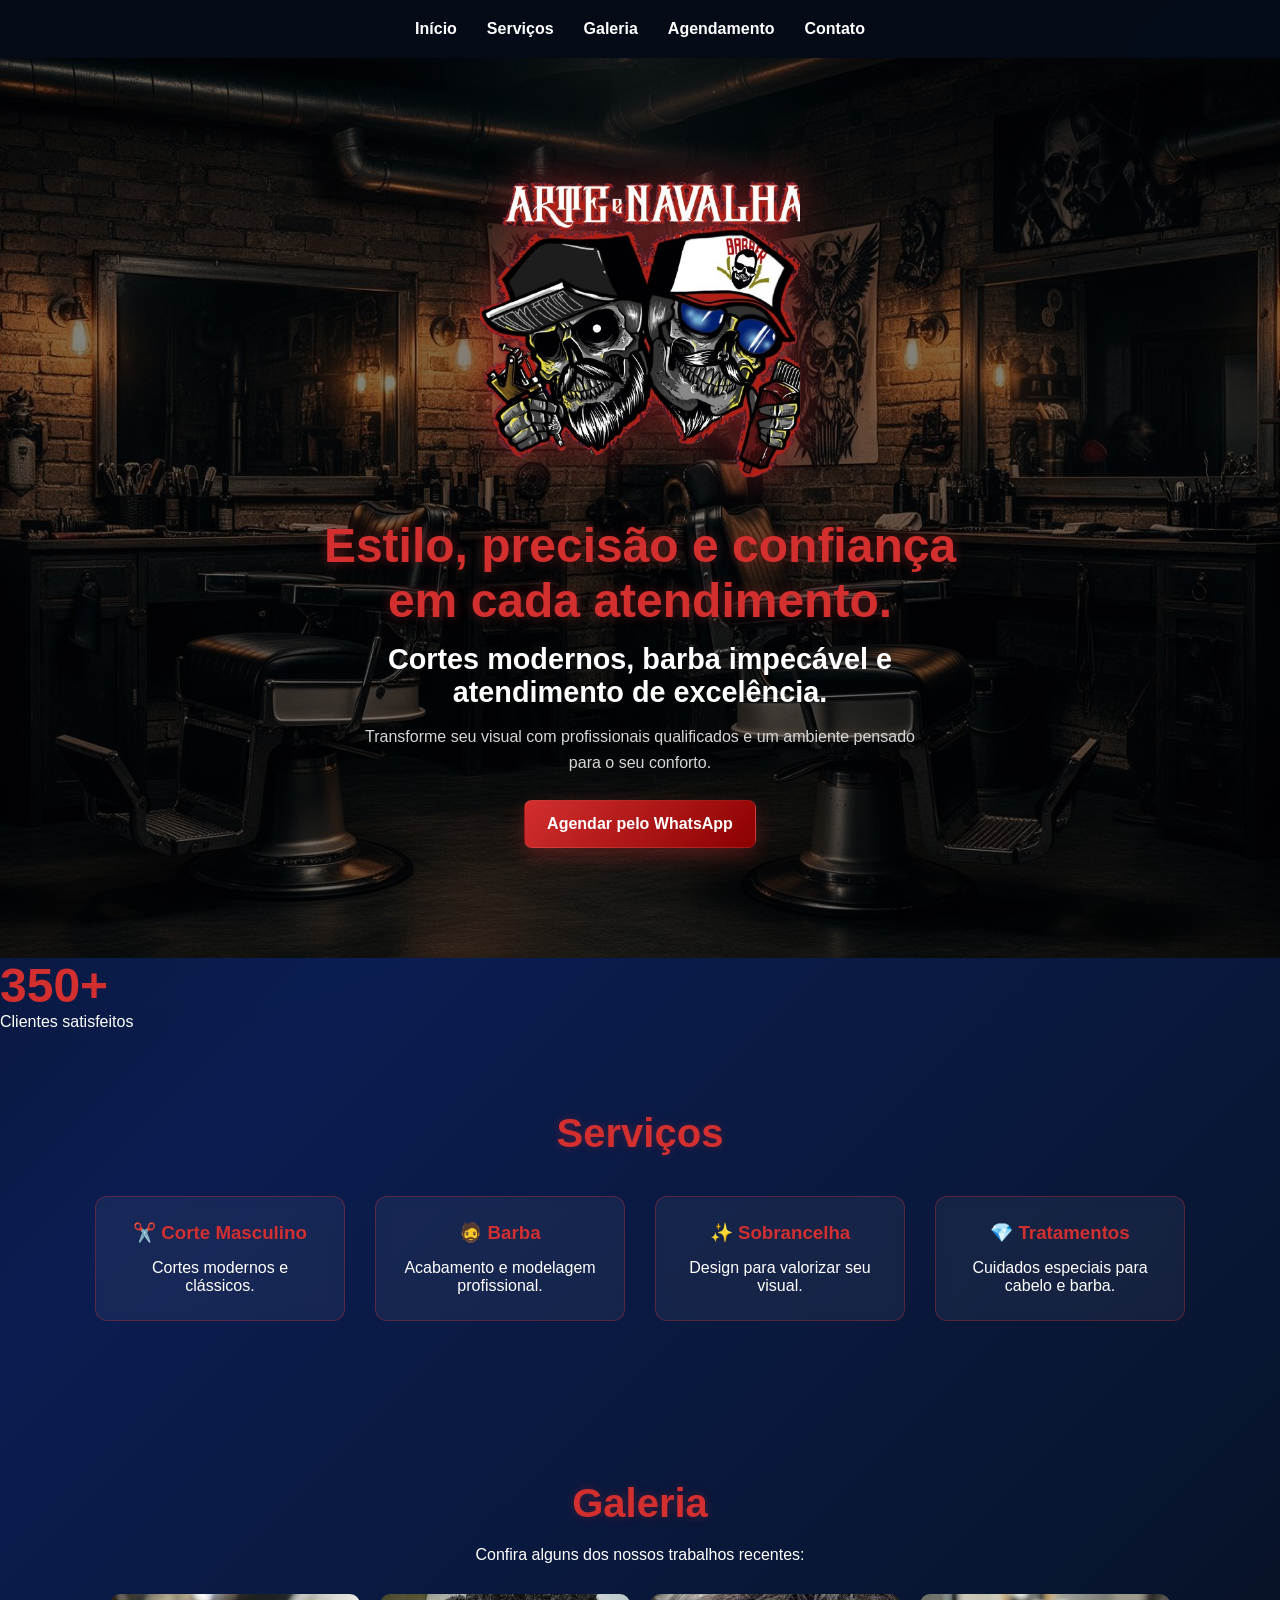
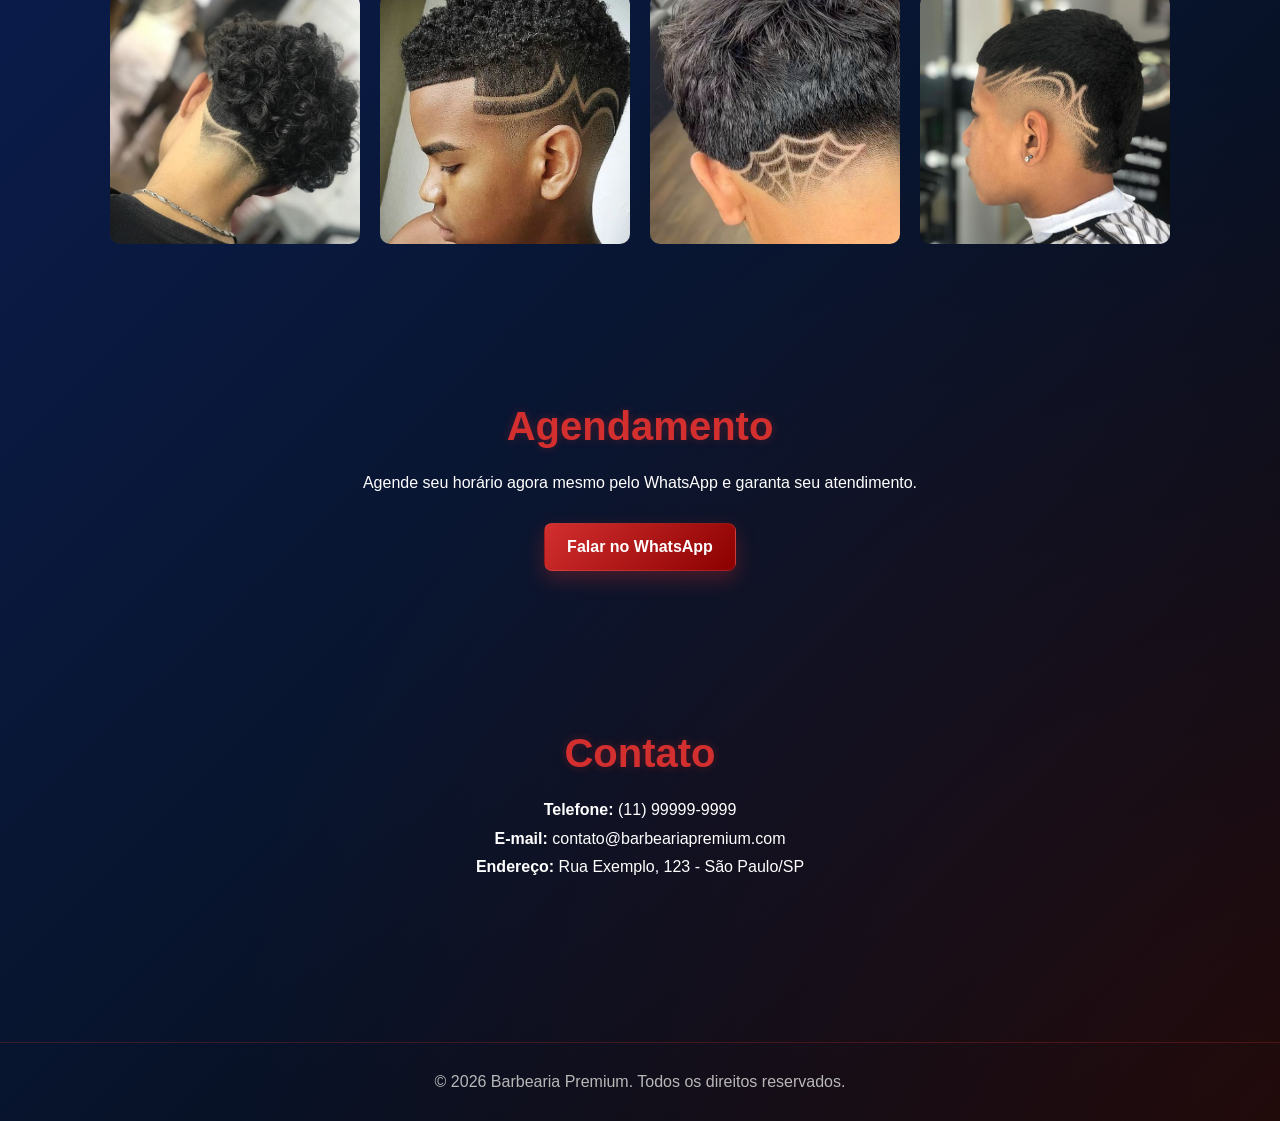
==== index.html @ 3bfe283b "Primeiro commit" ====
<!DOCTYPE html>
<html lang="pt-BR">

<head>
    <meta charset="UTF-8">
    <meta name="viewport" content="width=device-width, initial-scale=1.0">

    <title>Barbearia Premium</title>

    <meta name="description"
        content="Barbearia especializada em cortes masculinos, barba e cuidados pessoais. Agende seu horário pelo WhatsApp.">

    <link rel="stylesheet" href="CSS/style.css">
</head>

<body>

    <header>
        <nav>
            <ul>
                <li><a href="#Inicio">Início</a></li>
                <li><a href="#Servicos">Serviços</a></li>
                <li><a href="#Galeria">Galeria</a></li>
                <li><a href="#Agendamento">Agendamento</a></li>
                <li><a href="#Contato">Contato</a></li>
            </ul>
        </nav>
    </header>

    <main>

        <!-- HOME -->
        <section id="Inicio">
             <img src="CORTES/arte.png" alt="Logo da Barbearia Premium" class="logo">

            <h1>Estilo, precisão e confiança em cada atendimento.</h1>

            <h2>
                Cortes modernos, barba impecável e atendimento de excelência.
            </h2>

            <p>
                Transforme seu visual com profissionais qualificados e um
                ambiente pensado para o seu conforto.
            </p>

            <a href="#Agendamento" class="btn-agendar">
                Agendar pelo WhatsApp
            </a>

           
        </section>

            <h2 id="contador">0</h2>

            <p>Clientes satisfeitos</p>

        </section>

        <!-- SERVIÇOS -->
        <section id="Servicos">

            <h2>Serviços</h2>

            <div class="cards-servicos">

                <div class="card">
                    <h3>✂️ Corte Masculino</h3>
                    <p>Cortes modernos e clássicos.</p>
                </div>

                <div class="card">
                    <h3>🧔 Barba</h3>
                    <p>Acabamento e modelagem profissional.</p>
                </div>

                <div class="card">
                    <h3>✨ Sobrancelha</h3>
                    <p>Design para valorizar seu visual.</p>
                </div>

                <div class="card">
                    <h3>💎 Tratamentos</h3>
                    <p>Cuidados especiais para cabelo e barba.</p>
                </div>

            </div>

        </section>

        <!-- GALERIA -->
        <section id="Galeria">

            <h2>Galeria</h2>

            <p>Confira alguns dos nossos trabalhos recentes:</p>

            <div class="galeria-imagens">

                <img src="CORTES/img1.jpg"
                    alt="Corte de cabelo masculino">

                <img src="CORTES/img2.jpg"
                    alt="Barba e bigode">

                <img src="CORTES/img3.jpg"
                    alt="Design de sobrancelhas">

                <img src="CORTES/img4.jpg"
                    alt="Tratamento capilar">

            </div>

        </section>

        <!-- AGENDAMENTO -->
        <section id="Agendamento">

            <h2>Agendamento</h2>

            <p>
                Agende seu horário agora mesmo pelo WhatsApp e garanta seu atendimento.
            </p>

            <a href="https://wa.me/5511915969577?text=Olá!%20Gostaria%20de%20agendar%20um%20horário."
                target="_blank"
                rel="noopener noreferrer"
                class="btn-agendar">

                Falar no WhatsApp

            </a>

        </section>

        <!-- CONTATO -->
        <section id="Contato">

            <h2>Contato</h2>

            <p><strong>Telefone:</strong> (11) 99999-9999</p>

            <p><strong>E-mail:</strong> contato@barbeariapremium.com</p>

            <p><strong>Endereço:</strong> Rua Exemplo, 123 - São Paulo/SP</p>

        </section>

    </main>

    <footer>

        <p>
            &copy; 2026 Barbearia Premium.
            Todos os direitos reservados.
        </p>

    </footer>

    <script src="java/custom.js"></script>

</body>

</html>
---- CSS/style.css ----
* {
    margin: 0;
    padding: 0;
    box-sizing: border-box;
}

html {
    scroll-behavior: smooth;
}

html,
body {
    overflow-x: hidden;
}

body {
    min-height: 100vh;
    font-family: "Poppins", sans-serif;

    background:
        radial-gradient(circle at top left,
            rgba(0, 90, 180, .25),
            transparent 35%),

        radial-gradient(circle at bottom right,
            rgba(198, 40, 40, .15),
            transparent 35%),

        linear-gradient(
            135deg,
            #050b16,
            #0b1d51,
            #08152f,
            #050505
        );

    color: white;
}

header {
    width: 100%;
    padding: 20px 0;

    position: sticky;
    top: 0;

    background: rgba(5, 11, 22, .95);
    backdrop-filter: blur(10px);

    z-index: 1000;
}

nav ul {
    display: flex;
    justify-content: center;
    gap: 30px;

    list-style: none;
    flex-wrap: wrap;
}

nav a {
    text-decoration: none;
    color: white;
    font-weight: bold;
    transition: .3s;
}

nav a:hover {
    color: #d32f2f;
}

section {
    scroll-margin-top: 80px;
}

#Inicio {
    min-height: 100vh;

    background:
        linear-gradient(
            rgba(0, 0, 0, .45),
            rgba(0, 0, 0, .55)
        ),
        url('../ft/hero.jpg');

    background-position: center;
    background-size: cover;
    background-repeat: no-repeat;

    display: flex;
    flex-direction: column;
    justify-content: center;
    align-items: center;

    text-align: center;

    padding: 40px 80px;
}


.logo {
    width: 320px;
    max-width: 85%;
    height: auto;

    display: block;

    margin-bottom: 30px;

    filter:
        drop-shadow(
            0 0 20px rgba(211,47,47,.5)
        );
}

#Inicio h1 {
    color: #d32f2f;

    font-size: 3rem;
    max-width: 700px;

    margin-bottom: 15px;

    text-shadow:
        0 0 12px rgba(211, 47, 47, .4);
}

#Inicio h2 {
    color: white;

    font-size: 1.8rem;

    max-width: 600px;

    margin-bottom: 15px;
}

#Inicio p {
    color: #d6d6d6;

    max-width: 550px;

    line-height: 1.6;
}

.btn-agendar {
    display: inline-flex;
    align-items: center;
    justify-content: center;

    margin-top: 25px;

    width: fit-content;
    max-width: 90%;

    padding: 14px 22px;

    background:
        linear-gradient(
            135deg,
            #d32f2f,
            #8b0000
        );

    color: white;

    text-decoration: none;
    font-weight: bold;

    border-radius: 8px;

    box-shadow:
        0 8px 20px rgba(211, 47, 47, .3);

    transition: .3s ease;

    border: 1px solid rgba(255,255,255,.08);
}

.btn-agendar:hover {
    transform: translateY(-3px);

    box-shadow:
        0 12px 25px rgba(211,47,47,.45);
}

.contador-clientes {
    text-align: center;
    padding: 60px 20px;
}

#contador {
    color: #d32f2f;
    font-size: 3rem;
}

#Sobre,
#Servicos,
#Galeria,
#Agendamento,
#Contato {
    padding: 80px 20px;
    text-align: center;
}

#Sobre h2,
#Servicos h2,
#Galeria h2,
#Agendamento h2,
#Contato h2 {
    color: #d32f2f;

    font-size: 2.5rem;

    margin-bottom: 20px;

    text-shadow:
        0 0 10px rgba(211,47,47,.3);
}

#Sobre p,
#Agendamento p,
#Contato p {
    max-width: 800px;
    margin: 0 auto;

    line-height: 1.8;
}

.cards-servicos {
    display: flex;
    justify-content: center;
    flex-wrap: wrap;

    gap: 30px;

    margin-top: 40px;
}

.card {
    width: 250px;

    padding: 25px;

    background:
        rgba(255,255,255,.05);

    border:
        1px solid rgba(211,47,47,.35);

    border-radius: 12px;

    opacity: 0;

    transform: translateY(30px);

    transition: all .6s ease;

    backdrop-filter: blur(5px);
}

.card.mostrar {
    opacity: 1;
    transform: translateY(0);
}

.card:hover {
    transform: translateY(-10px);

    box-shadow:
        0 0 20px rgba(211,47,47,.2);
}

.card h3 {
    color: #d32f2f;
    margin-bottom: 15px;
}

.galeria-imagens {
    display: flex;
    justify-content: center;
    flex-wrap: wrap;

    gap: 20px;

    margin-top: 30px;
}

.galeria-imagens img {
    width: min(250px, 90vw);
    height: 250px;

    object-fit: cover;

    border-radius: 10px;

    transition: .3s;
}

.galeria-imagens img:hover {
    transform: scale(1.05);

    box-shadow:
        0 0 20px rgba(211,47,47,.4);
}

footer {
    text-align: center;

    padding: 30px;

    margin-top: 80px;

    border-top:
        1px solid rgba(211,47,47,.25);

    color: #b8b8b8;
}

@media (max-width: 768px) {

    nav ul {
        gap: 15px;
    }

    #Inicio {
        padding: 40px 20px;
        min-height: 100vh;
    }

    .logo {
        width: 160px;
    }

    #Inicio h1 {
        font-size: 2rem;
    }

    #Inicio h2 {
        font-size: 1.3rem;
    }

    #Inicio p {
        font-size: .95rem;
    }

    .btn-agendar {
        width: 100%;
        max-width: 320px;
    }

    #Sobre h2,
    #Servicos h2,
    #Galeria h2,
    #Agendamento h2,
    #Contato h2 {
        font-size: 2rem;
    }

    .card {
        width: 100%;
        max-width: 320px;
    }
}
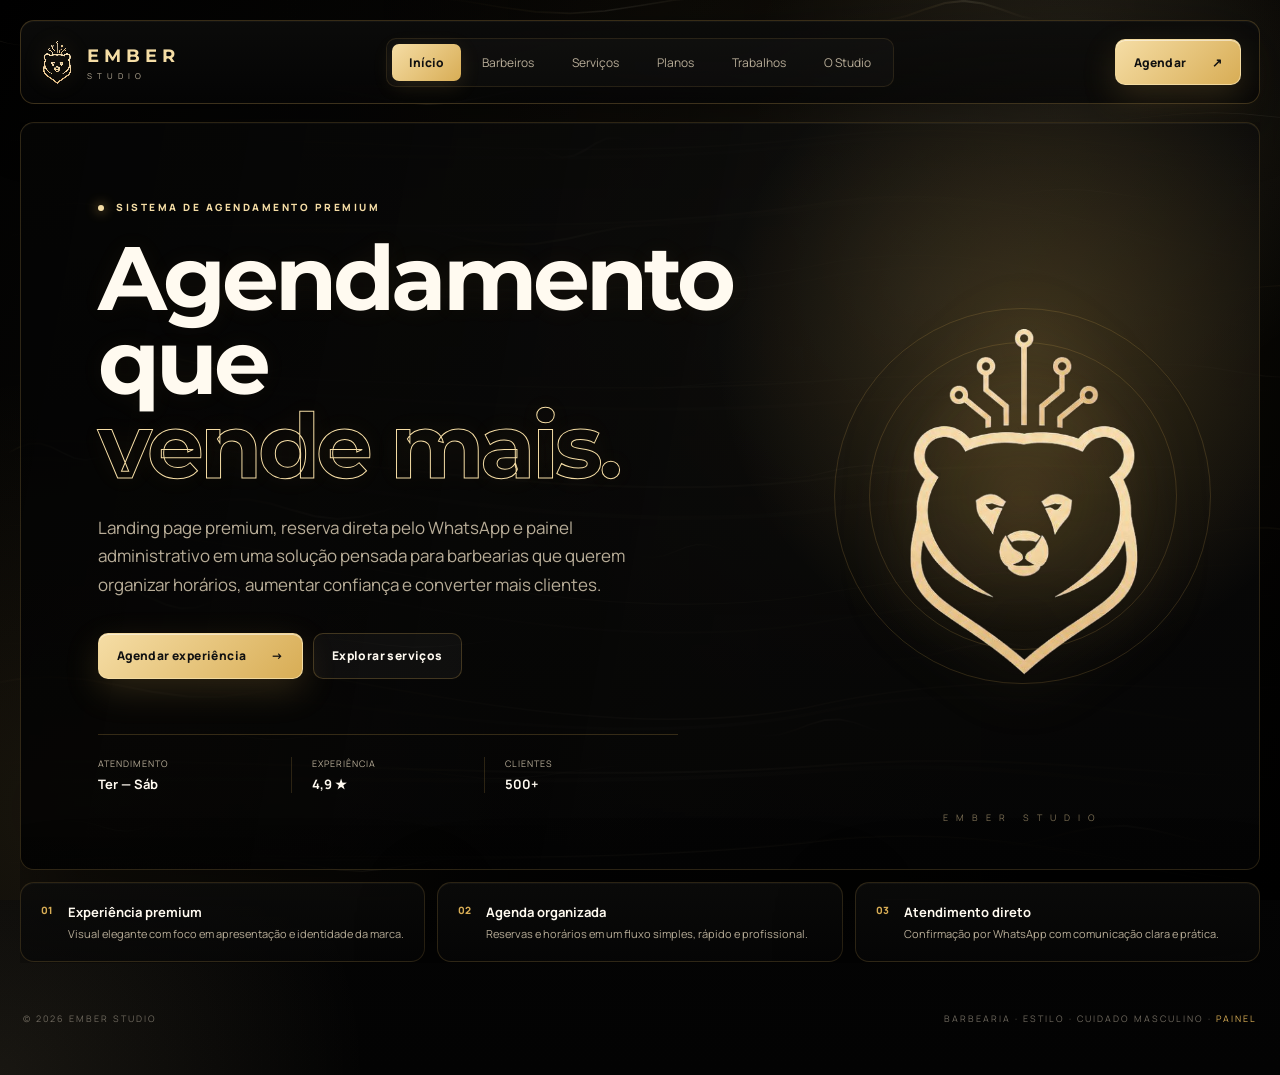
==== commit 15a752aa: "atualização geral" ====
--- a/index.html
+++ b/index.html
@@ -1,164 +1,210 @@
-<!DOCTYPE html>
+<!doctype html>
 <html lang="pt-BR">
-
 <head>
-    <meta charset="UTF-8">
-    <meta name="viewport" content="width=device-width, initial-scale=1.0">
-
-    <title>Barbearia Premium</title>
-
-    <meta name="description"
-        content="Barbearia especializada em cortes masculinos, barba e cuidados pessoais. Agende seu horário pelo WhatsApp.">
-
-    <link rel="stylesheet" href="CSS/style.css">
+  <meta charset="utf-8">
+  <meta name="viewport" content="width=device-width, initial-scale=1">
+  <meta name="theme-color" content="#050505">
+  <meta name="description" content="Ember Studio — barbearia, estilo e atendimento com horário marcado.">
+  <title>Ember Studio | Barbearia</title>
+  <link rel="preconnect" href="https://fonts.googleapis.com">
+  <link rel="preconnect" href="https://fonts.gstatic.com" crossorigin>
+  <link href="https://fonts.googleapis.com/css2?family=Manrope:wght@400;500;600;700;800&family=Montserrat:wght@500;600;700;800&display=swap" rel="stylesheet">
+  <link rel="stylesheet" href="CSS/style.css?v=5">
 </head>
-
 <body>
-
-    <header>
-        <nav>
-            <ul>
-                <li><a href="#Inicio">Início</a></li>
-                <li><a href="#Servicos">Serviços</a></li>
-                <li><a href="#Galeria">Galeria</a></li>
-                <li><a href="#Agendamento">Agendamento</a></li>
-                <li><a href="#Contato">Contato</a></li>
-            </ul>
-        </nav>
-    </header>
-
-    <main>
-
-        <!-- HOME -->
-        <section id="Inicio">
-             <img src="CORTES/arte.png" alt="Logo da Barbearia Premium" class="logo">
-
-            <h1>Estilo, precisão e confiança em cada atendimento.</h1>
-
-            <h2>
-                Cortes modernos, barba impecável e atendimento de excelência.
-            </h2>
-
-            <p>
-                Transforme seu visual com profissionais qualificados e um
-                ambiente pensado para o seu conforto.
-            </p>
-
-            <a href="#Agendamento" class="btn-agendar">
-                Agendar pelo WhatsApp
-            </a>
-
-           
-        </section>
-
-            <h2 id="contador">0</h2>
-
-            <p>Clientes satisfeitos</p>
-
-        </section>
-
-        <!-- SERVIÇOS -->
-        <section id="Servicos">
-
-            <h2>Serviços</h2>
-
-            <div class="cards-servicos">
-
-                <div class="card">
-                    <h3>✂️ Corte Masculino</h3>
-                    <p>Cortes modernos e clássicos.</p>
-                </div>
-
-                <div class="card">
-                    <h3>🧔 Barba</h3>
-                    <p>Acabamento e modelagem profissional.</p>
-                </div>
-
-                <div class="card">
-                    <h3>✨ Sobrancelha</h3>
-                    <p>Design para valorizar seu visual.</p>
-                </div>
-
-                <div class="card">
-                    <h3>💎 Tratamentos</h3>
-                    <p>Cuidados especiais para cabelo e barba.</p>
-                </div>
-
-            </div>
-
-        </section>
-
-        <!-- GALERIA -->
-        <section id="Galeria">
-
-            <h2>Galeria</h2>
-
-            <p>Confira alguns dos nossos trabalhos recentes:</p>
-
-            <div class="galeria-imagens">
-
-                <img src="CORTES/img1.jpg"
-                    alt="Corte de cabelo masculino">
-
-                <img src="CORTES/img2.jpg"
-                    alt="Barba e bigode">
-
-                <img src="CORTES/img3.jpg"
-                    alt="Design de sobrancelhas">
-
-                <img src="CORTES/img4.jpg"
-                    alt="Tratamento capilar">
-
-            </div>
-
-        </section>
-
-        <!-- AGENDAMENTO -->
-        <section id="Agendamento">
-
-            <h2>Agendamento</h2>
-
-            <p>
-                Agende seu horário agora mesmo pelo WhatsApp e garanta seu atendimento.
-            </p>
-
-            <a href="https://wa.me/5511915969577?text=Olá!%20Gostaria%20de%20agendar%20um%20horário."
-                target="_blank"
-                rel="noopener noreferrer"
-                class="btn-agendar">
-
-                Falar no WhatsApp
-
-            </a>
-
-        </section>
-
-        <!-- CONTATO -->
-        <section id="Contato">
-
-            <h2>Contato</h2>
-
-            <p><strong>Telefone:</strong> (11) 99999-9999</p>
-
-            <p><strong>E-mail:</strong> contato@barbeariapremium.com</p>
-
-            <p><strong>Endereço:</strong> Rua Exemplo, 123 - São Paulo/SP</p>
-
-        </section>
-
-    </main>
-
-    <footer>
-
-        <p>
-            &copy; 2026 Barbearia Premium.
-            Todos os direitos reservados.
-        </p>
-
-    </footer>
-
-    <script src="java/custom.js"></script>
-
+  <canvas id="waterCanvas" aria-hidden="true"></canvas>
+  <div class="water-vignette" aria-hidden="true"></div>
+
+  <header class="app-header">
+    <button class="brand tab-trigger" type="button" data-tab="inicio" aria-label="Ember Studio — início">
+      <canvas class="bear-icon" width="450" height="600" aria-hidden="true"></canvas>
+      <span><strong>EMBER</strong><small>STUDIO</small></span>
+    </button>
+    <nav class="tabs" aria-label="Navegação principal" role="tablist">
+      <button class="tab-trigger active" role="tab" aria-selected="true" data-tab="inicio">Início</button>
+      <button class="tab-trigger" role="tab" aria-selected="false" data-tab="barbeiros">Barbeiros</button>
+      <button class="tab-trigger" role="tab" aria-selected="false" data-tab="servicos">Serviços</button>
+      <button class="tab-trigger" role="tab" aria-selected="false" data-tab="planos">Planos</button>
+      <button class="tab-trigger" role="tab" aria-selected="false" data-tab="trabalhos">Trabalhos</button>
+      <button class="tab-trigger" role="tab" aria-selected="false" data-tab="studio">O Studio</button>
+    </nav>
+    <button class="gold-button open-barbers" type="button">Agendar <span>↗</span></button>
+  </header>
+
+  <main class="shell">
+    <section class="tab-panel active" id="inicio" role="tabpanel">
+      <div class="hero-card glass-card">
+        <div class="hero-copy">
+          <p class="eyebrow"><i></i> Sistema de agendamento premium</p>
+          <h1>Agendamento que<br><span>vende mais.</span></h1>
+          <p class="lead">Landing page premium, reserva direta pelo WhatsApp e painel administrativo em uma solução pensada para barbearias que querem organizar horários, aumentar confiança e converter mais clientes.</p>
+          <div class="hero-actions">
+            <button class="gold-button open-barbers" type="button">Agendar experiência <span>→</span></button>
+            <button class="ghost-button tab-trigger" type="button" data-tab="servicos">Explorar serviços</button>
+          </div>
+          <div class="quick-info">
+            <div><small>Atendimento</small><strong>Ter — Sáb</strong></div>
+            <div><small>Experiência</small><strong>4,9 ★</strong></div>
+            <div><small>Clientes</small><strong>500+</strong></div>
+          </div>
+        </div>
+        <div class="bear-stage" aria-hidden="true">
+          <div class="orbit orbit-one"></div><div class="orbit orbit-two"></div>
+          <canvas class="bear-mascot" width="450" height="600" aria-hidden="true"></canvas>
+          <span>EMBER STUDIO</span>
+        </div>
+      </div>
+      <div class="feature-row">
+        <article class="glass-card"><span>01</span><strong>Experiência premium</strong><p>Visual elegante com foco em apresentação e identidade da marca.</p></article>
+        <article class="glass-card"><span>02</span><strong>Agenda organizada</strong><p>Reservas e horários em um fluxo simples, rápido e profissional.</p></article>
+        <article class="glass-card"><span>03</span><strong>Atendimento direto</strong><p>Confirmação por WhatsApp com comunicação clara e prática.</p></article>
+      </div>
+    </section>
+
+    <section class="tab-panel" id="planos" role="tabpanel">
+      <div class="section-head compact">
+        <p class="eyebrow">Planos comerciais</p>
+        <h2>Escolha o nível ideal para operar com clareza.</h2>
+        <p>Uma estrutura simples, profissional e pronta para apresentar ao cliente com foco em valor e confiança.</p>
+      </div>
+      <div class="plans-grid">
+        <article class="plan-card glass-card">
+          <div class="plan-top">
+            <span>Entrada</span>
+            <h3>Essencial</h3>
+          </div>
+          <strong class="price">R$ 99,90<span>/mês</span></strong>
+          <p>Para negócios que querem começar com organização, apresentação e atendimento mais profissional.</p>
+          <ul>
+            <li>Até 2 usuários</li>
+            <li>Até 100 clientes</li>
+            <li>Agenda e reservas</li>
+            <li>WhatsApp integrado</li>
+          </ul>
+          <small>Suporte básico</small>
+        </article>
+
+        <article class="plan-card featured glass-card">
+          <div class="plan-badge">Mais indicado</div>
+          <div class="plan-top">
+            <span>Equipe comercial</span>
+            <h3>Profissional</h3>
+          </div>
+          <strong class="price">R$ 199,90<span>/mês</span></strong>
+          <p>Para operações que precisam de mais controle, equipe e acompanhamento comercial com mais consistência.</p>
+          <ul>
+            <li>Até 10 usuários</li>
+            <li>Até 2 mil clientes</li>
+            <li>Gestão de agenda</li>
+            <li>Resumo e organização</li>
+            <li>Suporte prioritário</li>
+          </ul>
+          <small>Suporte + manutenção</small>
+        </article>
+
+        <article class="plan-card glass-card">
+          <div class="plan-top">
+            <span>Expansão</span>
+            <h3>Premium</h3>
+          </div>
+          <strong class="price">A partir de R$ 250<span>/mês</span></strong>
+          <p>Para negócios que precisam de personalização, evolução contínua e atendimento com estrutura completa.</p>
+          <ul>
+            <li>Usuários ilimitados</li>
+            <li>Clientes ilimitados</li>
+            <li>Personalização</li>
+            <li>Treinamento</li>
+            <li>Evoluções futuras</li>
+          </ul>
+          <small>Suporte + manutenção + evolução</small>
+        </article>
+      </div>
+    </section>
+
+    <section class="tab-panel" id="barbeiros" role="tabpanel">
+      <header class="section-head"><p class="eyebrow">Nosso time</p><h2>Escolha quem vai<br><span>cuidar do seu estilo.</span></h2><p>Cada profissional tem uma assinatura. Abra o perfil, conheça o trabalho e agende direto.</p></header>
+      <div class="barber-grid">
+        <article class="barber-card glass-card" data-barber="Rafael Costa" data-role="Especialista em degradê" data-bio="Barbeiro há 8 anos, Rafael trabalha cortes modernos, degradês precisos e acabamento detalhado. Ideal para quem busca presença e linhas marcantes." data-photo="CORTES/img1.jpg">
+          <div class="barber-photo"><img src="CORTES/img1.jpg" alt="Trabalho do barbeiro Rafael Costa"><span>Disponível</span></div>
+          <div class="barber-info"><small>BARBEIRO 01</small><h3>Rafael Costa</h3><p>Degradê · Corte moderno · Acabamento</p><button class="profile-button" type="button">Conhecer e agendar <span>→</span></button></div>
+        </article>
+        <article class="barber-card glass-card" data-barber="Lucas Almeida" data-role="Especialista em barba" data-bio="Lucas une técnicas clássicas e desenho contemporâneo. É especialista em barba, toalha quente e cortes sociais com acabamento natural." data-photo="CORTES/img2.jpg">
+          <div class="barber-photo"><img src="CORTES/img2.jpg" alt="Trabalho do barbeiro Lucas Almeida"><span>Disponível</span></div>
+          <div class="barber-info"><small>BARBEIRO 02</small><h3>Lucas Almeida</h3><p>Barba · Corte clássico · Toalha quente</p><button class="profile-button" type="button">Conhecer e agendar <span>→</span></button></div>
+        </article>
+        <article class="barber-card glass-card" data-barber="Primeiro disponível" data-role="Atendimento mais rápido" data-bio="Quer praticidade? Escolha o primeiro profissional disponível e a equipe Ember encaixa você no melhor horário possível." data-photo="CORTES/img4.jpg">
+          <div class="barber-photo"><img src="CORTES/img4.jpg" alt="Atendimento no Ember Studio"><span>Encaixe rápido</span></div>
+          <div class="barber-info"><small>SEM PREFERÊNCIA</small><h3>Primeiro disponível</h3><p>Agilidade · Flexibilidade · Mesmo padrão Ember</p><button class="profile-button" type="button">Ver opção e agendar <span>→</span></button></div>
+        </article>
+      </div>
+    </section>
+
+    <section class="tab-panel" id="servicos" role="tabpanel">
+      <header class="section-head"><p class="eyebrow">Menu da barbearia</p><h2>Do corte ao<br><span>cuidado completo.</span></h2><p>Encontre o serviço ideal para seu estilo, tipo de cabelo e rotina. Tratamentos químicos dependem de avaliação prévia do profissional.</p></header>
+      <div class="service-filters" aria-label="Filtrar serviços">
+        <button class="active" type="button" data-service-filter="todos">Todos</button>
+        <button type="button" data-service-filter="cortes">Cortes</button>
+        <button type="button" data-service-filter="barba">Barba</button>
+        <button type="button" data-service-filter="cuidados">Cuidados capilares</button>
+      </div>
+      <div class="service-grid">
+        <article class="service-card glass-card" data-category="cortes"><span>01</span><div><small>CORTE · 45 MIN</small><h3>Corte Social</h3><p>Laterais alinhadas, topo modelado e finalização para o dia a dia.</p></div><strong>R$ 45</strong><button class="open-barbers" type="button" data-service="Corte Social">Agendar →</button></article>
+        <article class="service-card glass-card" data-category="cortes"><span>02</span><div><small>CORTE · 50 MIN</small><h3>Degradê / Fade</h3><p>Transição precisa nas laterais com acabamento personalizado.</p></div><strong>R$ 50</strong><button class="open-barbers" type="button" data-service="Degradê / Fade">Agendar →</button></article>
+        <article class="service-card glass-card" data-category="cortes"><span>03</span><div><small>CORTE · 55 MIN</small><h3>Corte na Tesoura</h3><p>Construção de forma, movimento e volume sem uso de máquina no topo.</p></div><strong>R$ 55</strong><button class="open-barbers" type="button" data-service="Corte na Tesoura">Agendar →</button></article>
+        <article class="service-card glass-card" data-category="cortes"><span>04</span><div><small>CORTE · 40 MIN</small><h3>Corte Infantil</h3><p>Atendimento cuidadoso para crianças, com conforto e paciência.</p></div><strong>R$ 40</strong><button class="open-barbers" type="button" data-service="Corte Infantil">Agendar →</button></article>
+        <article class="service-card glass-card featured" data-category="cortes barba"><em>Mais escolhido</em><span>05</span><div><small>COMBO · 80 MIN</small><h3>Experiência Completa</h3><p>Corte, barba, toalha quente, acabamento e finalização.</p></div><strong>R$ 75</strong><button class="open-barbers" type="button" data-service="Experiência Completa">Agendar →</button></article>
+        <article class="service-card glass-card" data-category="barba"><span>06</span><div><small>BARBA · 35 MIN</small><h3>Barba Premium</h3><p>Desenho, toalha quente, navalha e hidratação dos fios.</p></div><strong>R$ 35</strong><button class="open-barbers" type="button" data-service="Barba Premium">Agendar →</button></article>
+        <article class="service-card glass-card" data-category="cortes"><span>07</span><div><small>ACABAMENTO · 20 MIN</small><h3>Pezinho e Contornos</h3><p>Manutenção rápida das linhas entre um corte e outro.</p></div><strong>R$ 20</strong><button class="open-barbers" type="button" data-service="Pezinho e Contornos">Agendar →</button></article>
+        <article class="service-card glass-card" data-category="cuidados"><span>08</span><div><small>DETALHE · 15 MIN</small><h3>Sobrancelha</h3><p>Limpeza e alinhamento para equilibrar o visual.</p></div><strong>R$ 15</strong><button class="open-barbers" type="button" data-service="Sobrancelha">Agendar →</button></article>
+        <article class="service-card glass-card" data-category="cuidados"><span>09</span><div><small>CUIDADO · 30 MIN</small><h3>Hidratação Capilar</h3><p>Reposição de maciez e brilho para cabelos ressecados ou opacos.</p></div><strong>R$ 30</strong><button class="open-barbers" type="button" data-service="Hidratação Capilar">Agendar →</button></article>
+        <article class="service-card glass-card" data-category="cuidados"><span>10</span><div><small>COR · 45 MIN</small><h3>Camuflagem de Grisalhos</h3><p>Suavização discreta dos fios brancos com resultado natural.</p></div><strong>R$ 45</strong><button class="open-barbers" type="button" data-service="Camuflagem de Grisalhos">Agendar →</button></article>
+        <article class="service-card glass-card" data-category="cuidados"><span>11</span><div><small>QUÍMICA · SOB AVALIAÇÃO</small><h3>Luzes ou Platinado</h3><p>Clareamento personalizado conforme a condição e o comprimento dos fios.</p></div><strong>A consultar</strong><button class="open-barbers" type="button" data-service="Luzes ou Platinado">Avaliar →</button></article>
+        <article class="service-card glass-card" data-category="cuidados"><span>12</span><div><small>FORMA · SOB AVALIAÇÃO</small><h3>Alinhamento Capilar</h3><p>Redução de volume e controle dos fios após avaliação profissional.</p></div><strong>A consultar</strong><button class="open-barbers" type="button" data-service="Alinhamento Capilar">Avaliar →</button></article>
+      </div>
+    </section>
+
+    <section class="tab-panel" id="trabalhos" role="tabpanel">
+      <header class="section-head"><p class="eyebrow">Portfólio Ember</p><h2>Trabalho que<br><span>fala por si.</span></h2><p>Referências de estilos e acabamentos realizados pela equipe. Escolha o resultado que combina com você e mostre ao barbeiro no atendimento.</p></header>
+      <div class="portfolio-grid">
+        <figure class="portfolio-main glass-card"><img src="CORTES/img1.jpg" alt="Corte moderno com degradê"><figcaption><small>DEGRADÊ</small><strong>Precisão em cada linha</strong></figcaption></figure>
+        <figure class="glass-card"><img src="CORTES/img2.jpg" alt="Barba modelada"><figcaption><small>BARBA</small><strong>Desenho e presença</strong></figcaption></figure>
+        <figure class="glass-card"><img src="CORTES/img3.jpg" alt="Acabamento masculino"><figcaption><small>ACABAMENTO</small><strong>Detalhes que elevam</strong></figcaption></figure>
+        <figure class="portfolio-wide glass-card"><img src="CORTES/img4.jpg" alt="Corte masculino contemporâneo"><figcaption><small>ESTILO</small><strong>Identidade sob medida</strong></figcaption></figure>
+      </div>
+      <div class="review-grid">
+        <blockquote class="glass-card"><span>★★★★★</span><p>“Atendimento pontual, ambiente impecável e o corte ficou exatamente como eu queria.”</p><footer>Cliente Ember <small>Avaliação de demonstração</small></footer></blockquote>
+        <blockquote class="glass-card"><span>★★★★★</span><p>“A apresentação do barbeiro ajudou muito na escolha. Experiência premium do início ao fim.”</p><footer>Cliente Ember <small>Avaliação de demonstração</small></footer></blockquote>
+        <blockquote class="glass-card"><span>★★★★★</span><p>“Barba muito bem desenhada e atendimento sem pressa. Voltarei com certeza.”</p><footer>Cliente Ember <small>Avaliação de demonstração</small></footer></blockquote>
+      </div>
+    </section>
+
+    <section class="tab-panel" id="studio" role="tabpanel">
+      <div class="studio-layout glass-card">
+        <div class="studio-visual"><img src="ft/hero.jpg" alt="Ambiente do Ember Studio"></div>
+        <div class="studio-copy"><p class="eyebrow">Ember Studio</p><h2>Onde técnica encontra identidade.</h2><p>Um espaço criado para transformar rotina em ritual. Atendimento próximo, profissionais selecionados e uma estética que traduz a assinatura Ember.</p><ul><li>Ambiente premium e confortável</li><li>Horário reservado para você</li><li>Produtos profissionais</li><li>Atendimento de terça a sábado</li></ul><div class="studio-details"><p><small>LOCALIZAÇÃO</small><strong>São Paulo · SP</strong><span>Endereço completo na confirmação</span></p><p><small>ATENDIMENTO</small><strong>Ter — Sáb · 09h às 19h</strong><span>Somente com horário marcado</span></p><p><small>CONTATO</small><strong>(11) 91596-9577</strong><span>Atendimento pelo WhatsApp</span></p><p><small>POLÍTICA</small><strong>Até 10 min de tolerância</strong><span>Reagende com antecedência</span></p></div><button class="gold-button open-barbers" type="button">Agendar experiência <span>→</span></button></div>
+      </div>
+    </section>
+  </main>
+
+  <dialog class="barber-modal" id="barber-modal">
+    <button class="modal-close" type="button" aria-label="Fechar">×</button>
+    <div class="modal-photo"><img id="modal-photo" src="CORTES/img1.jpg" alt=""></div>
+    <div class="modal-content">
+      <p class="eyebrow">Conheça seu barbeiro</p><h2 id="modal-name">Rafael Costa</h2><strong id="modal-role">Especialista em degradê</strong><p id="modal-bio"></p>
+      <div class="modal-meta"><span><small>Experiência</small>Atendimento Ember</span><span><small>Horários</small>Ter — Sáb</span></div>
+      <div class="modal-works" id="modal-works"><img src="CORTES/img1.jpg" alt="Trabalho em destaque"><img src="CORTES/img2.jpg" alt="Trabalho em destaque"><img src="CORTES/img3.jpg" alt="Trabalho em destaque"></div>
+      <label for="modal-service">Serviço desejado</label>
+      <select id="modal-service"><option>Corte Social</option><option>Degradê / Fade</option><option>Corte na Tesoura</option><option>Corte Infantil</option><option>Experiência Completa</option><option>Barba Premium</option><option>Pezinho e Contornos</option><option>Sobrancelha</option><option>Hidratação Capilar</option><option>Camuflagem de Grisalhos</option><option>Luzes ou Platinado</option><option>Alinhamento Capilar</option></select>
+      <div class="modal-fields"><div><label for="client-name">Seu nome</label><input id="client-name" type="text" autocomplete="name" placeholder="Como podemos chamar você?"></div><div><label for="client-phone">Seu WhatsApp</label><input id="client-phone" type="tel" autocomplete="tel" placeholder="(11) 99999-9999"></div><div><label for="booking-date">Data desejada</label><input id="booking-date" type="date"></div><div><label for="booking-time">Horários disponíveis</label><select id="booking-time" disabled><option value="">Escolha primeiro a data</option></select></div><div class="modal-note-field"><label for="booking-note">Observação</label><input id="booking-note" type="text" placeholder="Opcional"></div></div>
+      <p class="modal-message" id="modal-message" role="alert"></p>
+      <button class="gold-button" id="whatsapp-link" type="button">Reservar e continuar no WhatsApp <span>↗</span></button>
+      <small class="safe-note">Ao continuar, o horário será reservado na agenda e a confirmação será enviada pelo WhatsApp.</small>
+    </div>
+  </dialog>
+
+  <button class="mobile-booking open-barbers" type="button">Agendar horário <span>↗</span></button>
+
+  <footer><span>© 2026 Ember Studio</span><span>Barbearia · estilo · cuidado masculino · <a href="/admin">Painel</a></span></footer>
+  <script src="java/custom.js?v=7"></script>
 </body>
-
-</html>+</html>
--- a/CSS/style.css
+++ b/CSS/style.css
@@ -1,365 +1,128 @@
-* {
-    margin: 0;
-    padding: 0;
-    box-sizing: border-box;
+:root {
+  --black: #050505;
+  --panel: rgba(11, 11, 10, .76);
+  --panel-solid: #0c0c0b;
+  --gold: #d8ad55;
+  --gold-light: #f5dda5;
+  --gold-dark: #8f6828;
+  --white: #fffaf0;
+  --muted: #b8ad98;
+  --line: rgba(216, 173, 85, .25);
+  --shadow: 0 28px 80px rgba(0,0,0,.5);
 }
+* { box-sizing: border-box; }
+html { min-height: 100%; }
+body { margin: 0; min-height: 100vh; background:
+    radial-gradient(circle at top right, rgba(216,173,85,.18), transparent 24%),
+    radial-gradient(circle at bottom left, rgba(245,221,165,.09), transparent 22%),
+    linear-gradient(180deg, #070707, var(--black) 58%, #030303);
+  color: var(--white); font-family: Manrope, sans-serif; overflow-x: hidden; }
+button, select { font: inherit; }
+button { color: inherit; }
+#waterCanvas, .water-vignette { position: fixed; inset: 0; width: 100%; height: 100%; pointer-events: none; }
+#waterCanvas { z-index: 0; }
+.water-vignette { z-index: 1; background: radial-gradient(circle at 84% 10%, rgba(245,221,165,.12),transparent 24%), radial-gradient(circle at 5% 90%,rgba(216,173,85,.08),transparent 30%), linear-gradient(90deg,rgba(0,0,0,.06),rgba(0,0,0,.42)); }
+.app-header, .shell, footer { position: relative; z-index: 2; }
+.app-header { width: min(1280px,calc(100% - 40px)); height: 84px; margin: 20px auto 0; padding: 0 18px; display: grid; grid-template-columns: 1fr auto 1fr; align-items: center; border: 1px solid rgba(216,173,85,.24); border-radius: 14px; background: linear-gradient(180deg, rgba(12,12,11,.9), rgba(5,5,5,.82)); backdrop-filter: blur(22px); box-shadow: 0 18px 60px rgba(0,0,0,.38), inset 0 1px 0 rgba(255,255,255,.03); }
+.brand { width: fit-content; border: 0; background: none; display: flex; align-items: center; gap: 12px; cursor: pointer; padding: 0; }
+.bear-icon { width:36px;height:48px;flex:0 0 auto;object-fit:contain;filter:drop-shadow(0 0 10px rgba(216,173,85,.25)); }
+.brand span { text-align: left; line-height: 1; }.brand strong,.brand small { display: block; letter-spacing: 5px; }.brand strong { color: var(--gold-light); font: 700 18px Montserrat,sans-serif; }.brand small { margin-top: 5px; color: var(--muted); font-size: 8px; }
+.tabs { display: flex; align-items: center; gap: 4px; padding: 5px; border: 1px solid rgba(216,173,85,.13); border-radius: 10px; background: rgba(255,255,255,.025); }
+.tabs button { border: 0; border-radius: 7px; padding: 10px 17px; background: transparent; color: var(--muted); font-size: 12px; cursor: pointer; transition: .22s; }.tabs button:hover { color: var(--white); }.tabs button.active { color: #111; background: linear-gradient(135deg,var(--gold-light),var(--gold)); font-weight: 800; box-shadow: 0 5px 20px rgba(216,173,85,.14); }
+.app-header>.gold-button { justify-self: end; }
+.gold-button, .ghost-button, .profile-button { min-height: 46px; border-radius: 10px; padding: 0 18px; display: inline-flex; align-items: center; justify-content: center; gap: 25px; text-decoration: none; font-weight: 800; font-size: 12px; cursor: pointer; transition: .22s ease; letter-spacing: .4px; }
+.gold-button { border: 1px solid rgba(245,221,165,.82); color: #111; background: linear-gradient(135deg,var(--gold-light),var(--gold)); box-shadow: 0 12px 34px rgba(216,173,85,.18), inset 0 1px 0 rgba(255,255,255,.5); }.gold-button:hover { transform: translateY(-2px) scale(1.01); filter: brightness(1.08); box-shadow: 0 18px 44px rgba(216,173,85,.28), inset 0 1px 0 rgba(255,255,255,.72); }
+.ghost-button { border: 1px solid rgba(216,173,85,.25); background: rgba(255,255,255,.04); color: var(--white); }.ghost-button:hover { background: rgba(255,255,255,.08); border-color: rgba(245,221,165,.68); box-shadow: inset 0 0 0 1px rgba(245,221,165,.2); }
+.shell { width: min(1280px,calc(100% - 40px)); margin: 18px auto 0; min-height: calc(100vh - 165px); }
+.tab-panel { display:none;animation:panelIn .58s cubic-bezier(.2,.8,.2,1) both; }.tab-panel.active { display:block; } @keyframes panelIn { from { opacity:0;transform:translateY(14px);filter:blur(7px);clip-path:inset(0 0 24% 0 round 16px); } to { filter:blur(0);clip-path:inset(0 round 0); } }
+.glass-card { border: 1px solid rgba(216,173,85,.18); border-radius: 14px; background: linear-gradient(180deg, rgba(12,12,11,.82), rgba(7,7,7,.72)); box-shadow: 0 24px 80px rgba(0,0,0,.45), inset 0 1px 0 rgba(255,255,255,.03); backdrop-filter: blur(20px); }
+.hero-card { min-height: 585px; display: grid; grid-template-columns: 1.05fr .95fr; position: relative; overflow: hidden; box-shadow: 0 30px 100px rgba(0,0,0,.6), inset 0 1px 0 rgba(255,255,255,.04); }
+.hero-card::before { content:""; position:absolute; inset:0; background: linear-gradient(100deg,rgba(0,0,0,.55),transparent 58%), radial-gradient(circle at 82% 30%,rgba(216,173,85,.24),transparent 28%); pointer-events:none; }
+.hero-card::after { content:""; position:absolute; inset:auto 0 0; height:80px; background: linear-gradient(180deg,transparent,rgba(0,0,0,.28)); pointer-events:none; }
+.hero-copy { position: relative; z-index: 2; padding: clamp(42px,6vw,82px); align-self: center; text-shadow: 0 0 24px rgba(216,173,85,.06); }
+.hero-card:hover::before { background: linear-gradient(100deg,rgba(0,0,0,.45),transparent 58%), radial-gradient(circle at 82% 30%,rgba(216,173,85,.34),transparent 30%); }
+.eyebrow { margin: 0; color: var(--gold-light); text-transform: uppercase; letter-spacing: 2.5px; font-size: 10px; font-weight: 800; }.eyebrow i { display:inline-block; width:6px; height:6px; margin-right:8px; border-radius:50%; background: var(--gold-light); box-shadow:0 0 12px var(--gold); }
+h1,h2,h3 { font-family: Montserrat,sans-serif; margin:0; } h1 { margin-top: 22px; font-size: clamp(56px,7vw,98px); line-height: .94; letter-spacing: -4px; } h1 span,h2 span { color: transparent; -webkit-text-stroke: 1px var(--gold-light); }
+.lead { max-width: 580px; margin: 26px 0 0; color: var(--muted); font-size: 17px; line-height:1.65; }.hero-actions { display:flex; flex-wrap:wrap; gap:10px; margin-top:34px; }
+.quick-info { display:grid; grid-template-columns:repeat(3,1fr); max-width:580px; margin-top:55px; border-top:1px solid rgba(216,173,85,.22); padding-top:22px; }.quick-info div+div { border-left:1px solid rgba(216,173,85,.18); padding-left:20px; }.quick-info small,.quick-info strong { display:block; }.quick-info small { color:var(--muted); font-size:9px; text-transform:uppercase; letter-spacing:1px; }.quick-info strong { margin-top:5px; font-size:13px; }
+.bear-stage { position:relative; display:grid; place-items:center; min-height:520px; isolation:isolate; }.bear-stage::before { content:""; position:absolute; width:68%; aspect-ratio:1; border-radius:50%; background:radial-gradient(circle,rgba(216,173,85,.13),transparent 66%); filter:blur(5px); }.bear-stage img { width:min(480px,84%); position:relative; z-index:2; mix-blend-mode:screen; filter:contrast(1.05) drop-shadow(0 0 32px rgba(216,173,85,.12)); animation: bearFloat 7s ease-in-out infinite; }.bear-stage>span { position:absolute; bottom:45px; color:rgba(245,221,165,.55); font-size:9px; letter-spacing:8px; }.orbit { position:absolute; border:1px solid rgba(216,173,85,.18); border-radius:50%; animation:orbitPulse 6s ease-in-out infinite; }.orbit-one { width:72%; aspect-ratio:1; }.orbit-two { width:88%; aspect-ratio:1; animation-delay:-2s; } @keyframes bearFloat { 50% { transform:translateY(-12px) scale(1.015); } } @keyframes orbitPulse { 50% { transform:scale(1.05); opacity:.35; } }
+.feature-row { display:grid; grid-template-columns:repeat(3,1fr); gap:12px; margin-top:12px; }.feature-row article { padding:20px; display:grid; grid-template-columns:auto 1fr; column-gap:15px; transition:.25s; position:relative; overflow:hidden; }.feature-row article::before { content:""; position:absolute; inset:-20% auto auto -20%; width:40%; height:160%; background: linear-gradient(90deg, transparent, rgba(245,221,165,.16), transparent); transform:rotate(18deg); opacity:0; transition:.45s; pointer-events:none; }.feature-row article:hover { transform:translateY(-4px); border-color:rgba(245,221,165,.45); box-shadow:0 18px 50px rgba(0,0,0,.5); }.feature-row article:hover::before { opacity:1; transform:translateX(260%) rotate(18deg); }.feature-row span { color:var(--gold); font-size:10px; font-weight:800; grid-row:1/3; }.feature-row strong { font-size:13px; }.feature-row p { margin:5px 0 0; color:var(--muted); font-size:11px; }
+.clean-plans { margin-top:18px; padding:30px 0 12px; }
+.clean-plans .section-head { padding:0 0 16px; }
+.plans-grid { display:grid; grid-template-columns:repeat(3, minmax(0, 1fr)); gap:14px; }
+.plan-card { position:relative; padding:22px; overflow:hidden; }
+.plan-card.featured { border-color:rgba(245,221,165,.58); background:linear-gradient(180deg, rgba(20,18,14,.92), rgba(10,10,10,.88)); }
+.plan-top span { color:var(--gold); text-transform:uppercase; letter-spacing:2px; font-size:8px; font-weight:800; }
+.plan-top h3 { margin-top:8px; font-size:28px; }
+.plan-card .price { display:block; margin:18px 0 12px; color:var(--gold-light); font-size:34px; font-family:Montserrat,sans-serif; }
+.plan-card .price span { display:inline-block; margin-left:6px; color:var(--muted); font-size:12px; font-weight:700; }
+.plan-card p { margin:0 0 16px; color:var(--muted); line-height:1.65; font-size:13px; }
+.plan-card ul { margin:0; padding:0 0 0 18px; color:var(--white); font-size:12px; line-height:1.9; }
+.plan-card small { display:block; margin-top:18px; color:#907b49; font-size:9px; letter-spacing:1px; text-transform:uppercase; }
+.plan-badge { position:absolute; top:12px; right:12px; padding:6px 8px; border-radius:999px; background:var(--gold); color:#111; font-size:8px; font-weight:800; text-transform:uppercase; letter-spacing:1px; }
+.section-head { padding:50px 10px 34px; max-width:920px; }.section-head h2 { margin-top:14px; font-size:clamp(42px,6vw,76px); line-height:.98; letter-spacing:-3px; }.section-head>p:last-child { max-width:660px; margin:18px 0 0; color:var(--muted); line-height:1.6; }
+.barber-grid { display:grid; grid-template-columns:repeat(3,1fr); gap:14px; padding-bottom:30px; }.barber-card { overflow:hidden; transition:.25s; position:relative; }.barber-card:hover { transform:translateY(-7px); border-color:rgba(245,221,165,.55); box-shadow:0 26px 72px rgba(0,0,0,.54); }.barber-card::before { content:""; position:absolute; inset:auto -10% -40% auto; width:180px; height:180px; background:radial-gradient(circle, rgba(216,173,85,.18), transparent 68%); pointer-events:none; }.barber-photo { height:300px; position:relative; overflow:hidden; }.barber-photo::after { content:"";position:absolute;inset:0;background:linear-gradient(transparent 55%,rgba(0,0,0,.78)); }.barber-photo img { width:100%;height:100%;object-fit:cover;filter:saturate(.65) contrast(1.05);transition:.4s; }.barber-card:hover img { transform:scale(1.04);filter:saturate(.9); }.barber-photo span { position:absolute;z-index:2;left:16px;bottom:14px;padding:6px 10px;border-radius:999px;background:rgba(5,5,5,.75);border:1px solid rgba(111,210,132,.35);color:#8ad69a;font-size:9px; }.barber-info { padding:23px; }.barber-info small { color:var(--gold);letter-spacing:2px;font-size:8px; }.barber-info h3 { margin-top:8px;font-size:25px; }.barber-info p { min-height:40px;margin:7px 0 18px;color:var(--muted);font-size:12px; }.profile-button { width:100%;border:1px solid var(--line);background:rgba(255,255,255,.035);color:var(--white); }.profile-button:hover { background:linear-gradient(135deg,var(--gold-light),var(--gold));color:#111; }
+.service-grid { display:grid;grid-template-columns:repeat(2,1fr);gap:14px;padding-bottom:40px; }.service-card { min-height:250px;padding:30px;position:relative;display:grid;grid-template-columns:auto 1fr auto;gap:24px;align-items:center;overflow:hidden; transition:.26s ease; }.service-card::after { content:""; position:absolute; inset:0; background: linear-gradient(130deg, rgba(216,173,85,.06), transparent 36%, transparent 64%, rgba(255,255,255,.02)); pointer-events:none; }.service-card:hover { transform:translateY(-4px); border-color:rgba(245,221,165,.62); box-shadow:0 18px 52px rgba(0,0,0,.44); }.service-card>span { align-self:start;color:rgba(245,221,165,.35);font:700 36px Montserrat,sans-serif; }.service-card small { color:var(--gold);font-size:9px;letter-spacing:2px; }.service-card h3 { margin-top:8px;font-size:28px; }.service-card p { margin:8px 0 0;color:var(--muted);font-size:13px; }.service-card>strong { color:var(--gold-light);font:700 22px Montserrat,sans-serif; }.service-card button { position:absolute;right:0;bottom:0;border:0;border-top:1px solid var(--line);border-left:1px solid var(--line);background:rgba(255,255,255,.04);padding:12px 18px;cursor:pointer;font-size:11px; transition:.2s; }.service-card button:hover { background:var(--gold);color:#111; box-shadow: -8px -8px 26px rgba(216,173,85,.12); }.service-card.featured { border-color:rgba(245,221,165,.72);background:linear-gradient(120deg,rgba(216,173,85,.18),rgba(12,12,11,.9)); }.service-card em { position:absolute;top:0;right:0;padding:6px 10px;background:var(--gold);color:#111;font-style:normal;font-size:8px;font-weight:800;text-transform:uppercase; }
+.service-filters { display:flex;flex-wrap:wrap;gap:8px;margin:0 0 18px; }
+.service-filters button { min-height:40px;padding:0 16px;border:1px solid var(--line);border-radius:999px;background:rgba(255,255,255,.03);color:var(--muted);font-size:10px;font-weight:800;cursor:pointer;transition:.2s; }
+.service-filters button:hover { color:var(--white);border-color:var(--gold); box-shadow:0 0 0 1px rgba(216,173,85,.12) inset; }
+.service-filters button.active { color:#111;background:linear-gradient(135deg,var(--gold-light),var(--gold));border-color:var(--gold-light); box-shadow:0 8px 24px rgba(216,173,85,.18); }
+.service-card.filtered-out { display:none; }
+.studio-layout { margin-top:50px;display:grid;grid-template-columns:1fr 1fr;min-height:620px;overflow:hidden; }.studio-visual img { width:100%;height:100%;object-fit:cover;filter:saturate(.5) contrast(1.08); }.studio-copy { padding:clamp(35px,6vw,78px);align-self:center; }.studio-copy h2 { margin-top:14px;font-size:clamp(38px,5vw,64px);line-height:1.02; }.studio-copy>p:not(.eyebrow) { color:var(--muted);line-height:1.7;margin:22px 0; }.studio-copy ul { margin:0 0 28px;padding:0;list-style:none;display:grid;grid-template-columns:1fr 1fr;gap:12px;color:var(--muted);font-size:12px; }.studio-copy li::before { content:"◆";color:var(--gold);font-size:7px;margin-right:8px; }
+.barber-modal { width:min(920px,calc(100% - 30px));max-height:calc(100vh - 30px);padding:0;border:1px solid rgba(245,221,165,.55);border-radius:16px;background:linear-gradient(180deg,#11110f,#090908);color:var(--white);box-shadow:0 35px 100px #000, inset 0 1px 0 rgba(255,255,255,.03);overflow:hidden;grid-template-columns:.85fr 1.15fr; }.barber-modal[open] { display:grid;animation:modalIn .25s ease; }.barber-modal::backdrop { background:rgba(0,0,0,.78);backdrop-filter:blur(10px); }.modal-close { position:absolute;z-index:4;right:14px;top:14px;width:38px;height:38px;border:1px solid var(--line);border-radius:50%;background:rgba(0,0,0,.72);font-size:22px;cursor:pointer; }.modal-close:hover { border-color:rgba(245,221,165,.65); background:rgba(216,173,85,.18); color:var(--white); }.modal-photo { min-height:560px; }.modal-photo img { width:100%;height:100%;object-fit:cover;filter:saturate(.7) contrast(1.03); }.modal-content { padding:clamp(28px,5vw,58px);align-self:center; }.modal-content h2 { margin-top:12px;font-size:42px; }.modal-content>strong { display:block;margin-top:6px;color:var(--gold-light);font-size:12px; }.modal-content>p:not(.eyebrow) { color:var(--muted);font-size:14px;line-height:1.7;margin:20px 0; }.modal-meta { display:grid;grid-template-columns:1fr 1fr;border-block:1px solid var(--line);padding:16px 0;margin-bottom:20px;font-size:12px; }.modal-meta span+span { border-left:1px solid var(--line);padding-left:18px; }.modal-meta small { display:block;color:var(--gold);font-size:8px;text-transform:uppercase;letter-spacing:1px;margin-bottom:4px; }.modal-content label { display:block;color:var(--muted);font-size:9px;text-transform:uppercase;letter-spacing:1px;margin-bottom:7px; }.modal-content select { width:100%;background:#111;border:1px solid rgba(216,173,85,.24);color:var(--white);padding:13px;margin-bottom:12px; }.modal-content .gold-button { width:100%; }.safe-note { display:block;color:#777067;font-size:9px;line-height:1.5;margin-top:10px; } @keyframes modalIn { from { opacity:0;transform:translateY(15px) scale(.98); } }
+footer { width:min(1280px,calc(100% - 40px));margin:30px auto;padding:20px 3px;display:flex;justify-content:space-between;color:#6f695e;font-size:9px;text-transform:uppercase;letter-spacing:2px; }
+@keyframes premiumShine { 0% { opacity:0; transform:translateX(-120%) rotate(18deg); } 25% { opacity:.75; } 100% { opacity:0; transform:translateX(260%) rotate(18deg); } }
+@media (prefers-reduced-motion:reduce) { * { animation:none!important;scroll-behavior:auto!important; } }
+@media (max-width:900px) { .app-header { grid-template-columns:1fr auto; }.tabs { position:fixed;z-index:10;bottom:12px;left:12px;right:12px;justify-content:space-around;background:rgba(5,5,5,.94);box-shadow:0 12px 50px #000; }.tabs button { padding:10px 8px; }.hero-card,.studio-layout { grid-template-columns:1fr; }.bear-stage { position:absolute;right:-120px;top:40px;width:520px;opacity:.26; }.hero-copy { padding:55px 35px; }.feature-row,.barber-grid { grid-template-columns:1fr; }.barber-grid { max-width:620px; }.service-grid { grid-template-columns:1fr; }.barber-modal[open] { grid-template-columns:1fr;overflow:auto; }.modal-photo { min-height:240px;height:240px; }.modal-photo img { object-position:center 28%; } body { padding-bottom:70px; } }
+@media (max-width:600px) { .app-header,.shell,footer { width:calc(100% - 24px); }.app-header { height:70px;margin-top:12px;padding:0 12px; }.app-header>.gold-button { min-height:40px;padding:0 12px;gap:10px; }.brand img { width:40px;height:40px; }.brand strong { font-size:14px; }.hero-card { min-height:610px; }.hero-copy { padding:45px 22px; }.hero-copy h1 { font-size:54px;letter-spacing:-3px; }.lead { font-size:14px; }.hero-actions { align-items:stretch;flex-direction:column; }.quick-info { margin-top:38px; }.quick-info div+div { padding-left:10px; }.bear-stage { width:420px;right:-180px;top:120px; }.feature-row { display:none; }.section-head { padding:42px 4px 25px; }.section-head h2 { font-size:40px;letter-spacing:-2px; }.service-card { min-height:280px;grid-template-columns:auto 1fr; }.service-card>strong { grid-column:2; }.studio-layout { margin-top:20px; }.studio-visual { height:280px; }.studio-copy { padding:30px 20px; }.studio-copy ul { grid-template-columns:1fr; }.tabs button { font-size:9px; }.modal-content { padding:28px 20px; }.modal-content h2 { font-size:34px; } }
 
-html {
-    scroll-behavior: smooth;
+/* Ember Studio — identidade e módulos comerciais */
+.bear-stage>.bear-mascot { width:min(350px,68%);height:auto;aspect-ratio:3/4;position:relative;bottom:auto;z-index:2;display:block;background:transparent;filter:drop-shadow(0 0 34px rgba(216,173,85,.25));animation:bearFloat 7s ease-in-out infinite;}
+.portfolio-grid { display:grid;grid-template-columns:1.1fr .9fr .9fr;grid-template-rows:260px 260px;gap:12px;padding-bottom:18px; }
+.portfolio-grid figure { margin:0;position:relative;overflow:hidden;min-height:0; }
+.portfolio-grid .portfolio-main { grid-row:1/3; }
+.portfolio-grid .portfolio-wide { grid-column:2/4; }
+.portfolio-grid img { width:100%;height:100%;object-fit:cover;filter:saturate(.65) contrast(1.06);transition:.5s; }
+.portfolio-grid figure:hover img { transform:scale(1.045);filter:saturate(.95); }
+.portfolio-grid figcaption { position:absolute;inset:auto 0 0;padding:50px 22px 18px;background:linear-gradient(transparent,rgba(0,0,0,.88)); }
+.portfolio-grid figcaption small,.portfolio-grid figcaption strong { display:block; }
+.portfolio-grid figcaption small { color:var(--gold-light);font-size:8px;letter-spacing:2px; }
+.portfolio-grid figcaption strong { margin-top:5px;font-size:14px; }
+.review-grid { display:grid;grid-template-columns:repeat(3,1fr);gap:12px;padding-bottom:35px; }
+.review-grid blockquote { margin:0;padding:24px; }
+.review-grid>blockquote>span { color:var(--gold);letter-spacing:3px;font-size:11px; }
+.review-grid p { color:var(--muted);line-height:1.6;font-size:13px; }
+.review-grid footer { width:auto;margin:18px 0 0;padding:15px 0 0;border-top:1px solid var(--line);display:block;color:var(--white);font-size:10px; }
+.review-grid footer small { display:block;margin-top:3px;color:#766e61;font-size:8px;letter-spacing:1px; }
+.studio-details { display:grid;grid-template-columns:1fr 1fr;gap:9px;margin-bottom:24px; }
+.studio-details p { margin:0!important;padding:12px;border:1px solid rgba(216,173,85,.16);border-radius:7px;background:rgba(255,255,255,.025); }
+.studio-details small,.studio-details strong,.studio-details span { display:block; }
+.studio-details small { color:var(--gold);font-size:7px;letter-spacing:1px; }
+.studio-details strong { margin-top:4px;font-size:11px; }
+.studio-details span { margin-top:3px;color:#7e7568;font-size:8px; }
+.modal-content select,.modal-content input { width:100%;background:#111;border:1px solid var(--line);color:var(--white);padding:12px;margin-bottom:12px;outline:none; }
+.modal-content select:focus,.modal-content input:focus { border-color:var(--gold-light);box-shadow:0 0 0 2px rgba(216,173,85,.12); }
+.modal-works { display:grid;grid-template-columns:repeat(3,1fr);gap:6px;margin:-5px 0 18px; }
+.modal-works img { width:100%;height:72px;object-fit:cover;border-radius:6px;filter:saturate(.65); }
+.modal-fields { display:grid;grid-template-columns:1fr 1fr;gap:0 10px; }
+.modal-note-field { grid-column:1/-1; }
+.modal-message { min-height:16px!important;margin:-4px 0 8px!important;color:#efb2a8!important;font-size:10px!important; }
+.mobile-booking { display:none; }
+footer a { color:var(--gold);text-decoration:none; }
+.mobile-booking:hover { filter:brightness(1.03); transform:translateY(-1px); }
+@media(max-width:900px) {
+  .portfolio-grid { grid-template-columns:1fr 1fr; }
+  .portfolio-grid .portfolio-main { grid-row:auto; }
+  .portfolio-grid .portfolio-wide { grid-column:1/3; }
+  .review-grid { grid-template-columns:1fr; }
+  body { padding-bottom:78px; }
+  .mobile-booking { display:flex;position:fixed;z-index:12;right:20px;bottom:74px;border:1px solid var(--gold-light);border-radius:999px;background:linear-gradient(135deg,var(--gold-light),var(--gold));color:#111;padding:12px 17px;font-weight:800;box-shadow:0 15px 40px rgba(0,0,0,.55);gap:12px; }
 }
-
-html,
-body {
-    overflow-x: hidden;
+@media(max-width:600px) {
+  .bear-icon { width:30px;height:40px; }
+  .portfolio-grid { grid-template-columns:1fr;grid-template-rows:repeat(4,280px); }
+  .portfolio-grid .portfolio-wide { grid-column:auto; }
+  .studio-copy ul,.studio-details,.modal-fields { grid-template-columns:1fr; }
+  .tabs { overflow-x:auto;justify-content:flex-start; }
+  .tabs button { white-space:nowrap; }
 }
-
-body {
-    min-height: 100vh;
-    font-family: "Poppins", sans-serif;
-
-    background:
-        radial-gradient(circle at top left,
-            rgba(0, 90, 180, .25),
-            transparent 35%),
-
-        radial-gradient(circle at bottom right,
-            rgba(198, 40, 40, .15),
-            transparent 35%),
-
-        linear-gradient(
-            135deg,
-            #050b16,
-            #0b1d51,
-            #08152f,
-            #050505
-        );
-
-    color: white;
-}
-
-header {
-    width: 100%;
-    padding: 20px 0;
-
-    position: sticky;
-    top: 0;
-
-    background: rgba(5, 11, 22, .95);
-    backdrop-filter: blur(10px);
-
-    z-index: 1000;
-}
-
-nav ul {
-    display: flex;
-    justify-content: center;
-    gap: 30px;
-
-    list-style: none;
-    flex-wrap: wrap;
-}
-
-nav a {
-    text-decoration: none;
-    color: white;
-    font-weight: bold;
-    transition: .3s;
-}
-
-nav a:hover {
-    color: #d32f2f;
-}
-
-section {
-    scroll-margin-top: 80px;
-}
-
-#Inicio {
-    min-height: 100vh;
-
-    background:
-        linear-gradient(
-            rgba(0, 0, 0, .45),
-            rgba(0, 0, 0, .55)
-        ),
-        url('../ft/hero.jpg');
-
-    background-position: center;
-    background-size: cover;
-    background-repeat: no-repeat;
-
-    display: flex;
-    flex-direction: column;
-    justify-content: center;
-    align-items: center;
-
-    text-align: center;
-
-    padding: 40px 80px;
-}
-
-
-.logo {
-    width: 320px;
-    max-width: 85%;
-    height: auto;
-
-    display: block;
-
-    margin-bottom: 30px;
-
-    filter:
-        drop-shadow(
-            0 0 20px rgba(211,47,47,.5)
-        );
-}
-
-#Inicio h1 {
-    color: #d32f2f;
-
-    font-size: 3rem;
-    max-width: 700px;
-
-    margin-bottom: 15px;
-
-    text-shadow:
-        0 0 12px rgba(211, 47, 47, .4);
-}
-
-#Inicio h2 {
-    color: white;
-
-    font-size: 1.8rem;
-
-    max-width: 600px;
-
-    margin-bottom: 15px;
-}
-
-#Inicio p {
-    color: #d6d6d6;
-
-    max-width: 550px;
-
-    line-height: 1.6;
-}
-
-.btn-agendar {
-    display: inline-flex;
-    align-items: center;
-    justify-content: center;
-
-    margin-top: 25px;
-
-    width: fit-content;
-    max-width: 90%;
-
-    padding: 14px 22px;
-
-    background:
-        linear-gradient(
-            135deg,
-            #d32f2f,
-            #8b0000
-        );
-
-    color: white;
-
-    text-decoration: none;
-    font-weight: bold;
-
-    border-radius: 8px;
-
-    box-shadow:
-        0 8px 20px rgba(211, 47, 47, .3);
-
-    transition: .3s ease;
-
-    border: 1px solid rgba(255,255,255,.08);
-}
-
-.btn-agendar:hover {
-    transform: translateY(-3px);
-
-    box-shadow:
-        0 12px 25px rgba(211,47,47,.45);
-}
-
-.contador-clientes {
-    text-align: center;
-    padding: 60px 20px;
-}
-
-#contador {
-    color: #d32f2f;
-    font-size: 3rem;
-}
-
-#Sobre,
-#Servicos,
-#Galeria,
-#Agendamento,
-#Contato {
-    padding: 80px 20px;
-    text-align: center;
-}
-
-#Sobre h2,
-#Servicos h2,
-#Galeria h2,
-#Agendamento h2,
-#Contato h2 {
-    color: #d32f2f;
-
-    font-size: 2.5rem;
-
-    margin-bottom: 20px;
-
-    text-shadow:
-        0 0 10px rgba(211,47,47,.3);
-}
-
-#Sobre p,
-#Agendamento p,
-#Contato p {
-    max-width: 800px;
-    margin: 0 auto;
-
-    line-height: 1.8;
-}
-
-.cards-servicos {
-    display: flex;
-    justify-content: center;
-    flex-wrap: wrap;
-
-    gap: 30px;
-
-    margin-top: 40px;
-}
-
-.card {
-    width: 250px;
-
-    padding: 25px;
-
-    background:
-        rgba(255,255,255,.05);
-
-    border:
-        1px solid rgba(211,47,47,.35);
-
-    border-radius: 12px;
-
-    opacity: 0;
-
-    transform: translateY(30px);
-
-    transition: all .6s ease;
-
-    backdrop-filter: blur(5px);
-}
-
-.card.mostrar {
-    opacity: 1;
-    transform: translateY(0);
-}
-
-.card:hover {
-    transform: translateY(-10px);
-
-    box-shadow:
-        0 0 20px rgba(211,47,47,.2);
-}
-
-.card h3 {
-    color: #d32f2f;
-    margin-bottom: 15px;
-}
-
-.galeria-imagens {
-    display: flex;
-    justify-content: center;
-    flex-wrap: wrap;
-
-    gap: 20px;
-
-    margin-top: 30px;
-}
-
-.galeria-imagens img {
-    width: min(250px, 90vw);
-    height: 250px;
-
-    object-fit: cover;
-
-    border-radius: 10px;
-
-    transition: .3s;
-}
-
-.galeria-imagens img:hover {
-    transform: scale(1.05);
-
-    box-shadow:
-        0 0 20px rgba(211,47,47,.4);
-}
-
-footer {
-    text-align: center;
-
-    padding: 30px;
-
-    margin-top: 80px;
-
-    border-top:
-        1px solid rgba(211,47,47,.25);
-
-    color: #b8b8b8;
-}
-
-@media (max-width: 768px) {
-
-    nav ul {
-        gap: 15px;
-    }
-
-    #Inicio {
-        padding: 40px 20px;
-        min-height: 100vh;
-    }
-
-    .logo {
-        width: 160px;
-    }
-
-    #Inicio h1 {
-        font-size: 2rem;
-    }
-
-    #Inicio h2 {
-        font-size: 1.3rem;
-    }
-
-    #Inicio p {
-        font-size: .95rem;
-    }
-
-    .btn-agendar {
-        width: 100%;
-        max-width: 320px;
-    }
-
-    #Sobre h2,
-    #Servicos h2,
-    #Galeria h2,
-    #Agendamento h2,
-    #Contato h2 {
-        font-size: 2rem;
-    }
-
-    .card {
-        width: 100%;
-        max-width: 320px;
-    }
-}
